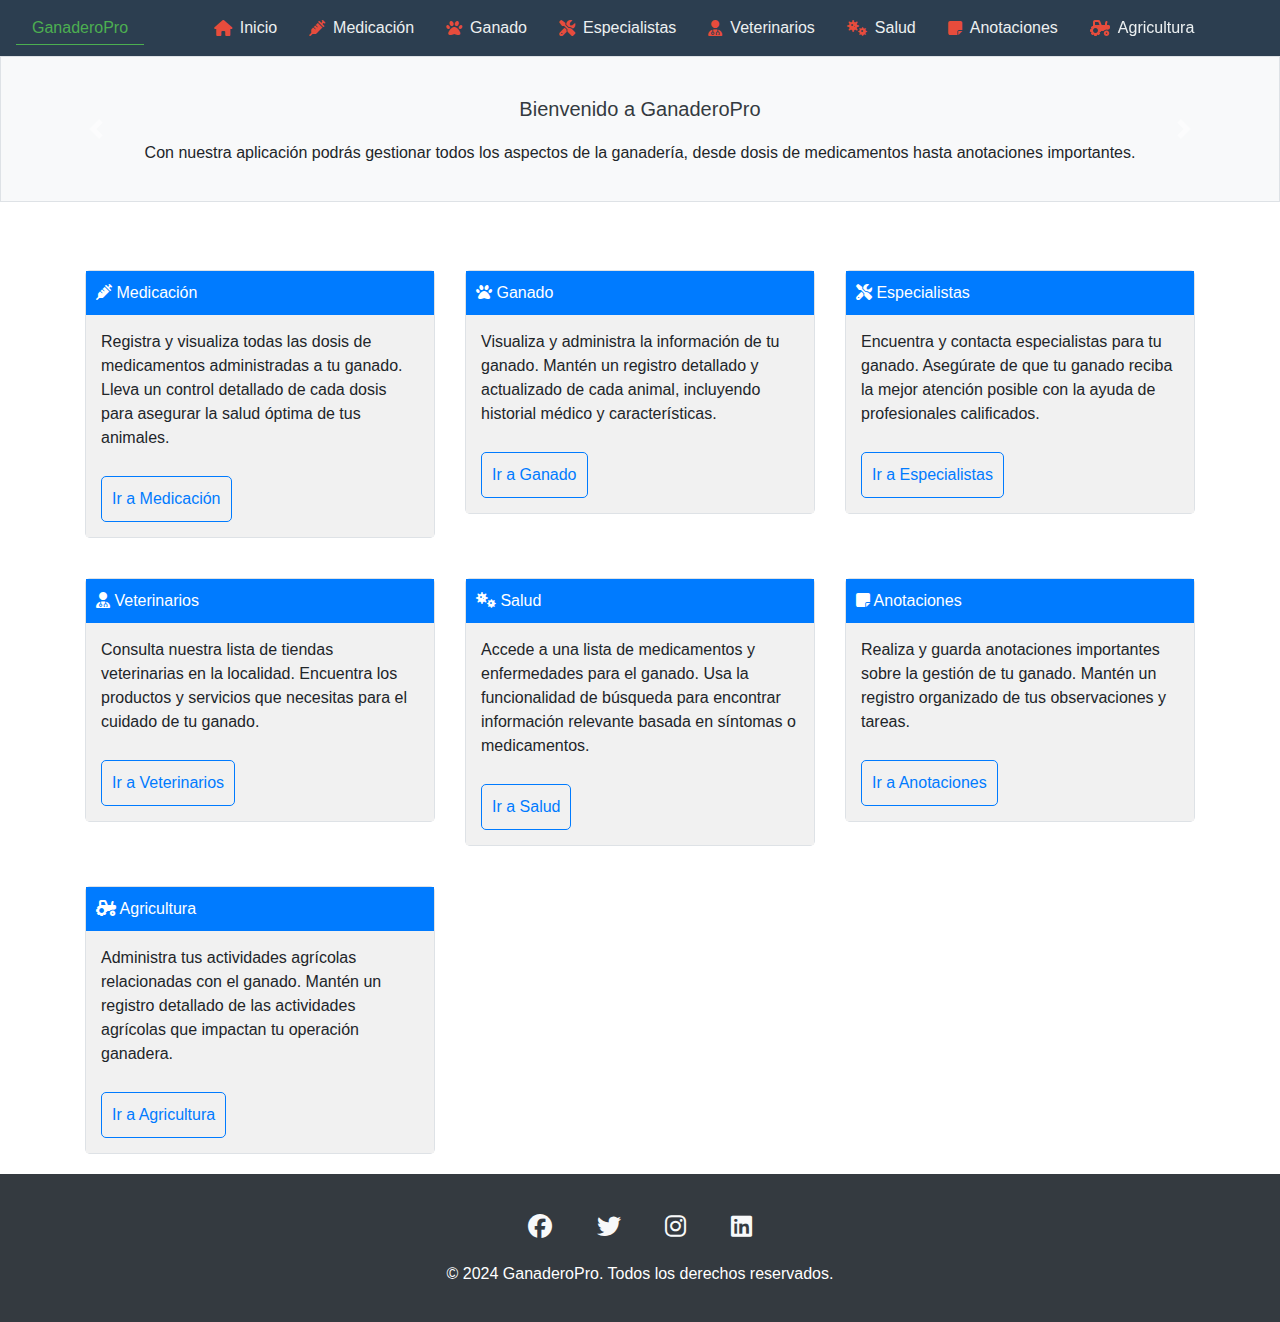
==== index.html @ 2dc8e75e "Add files via upload" ====
<!DOCTYPE html>
<html lang="es">
<head>
    <meta charset="UTF-8">
    <meta name="viewport" content="width=device-width, initial-scale=1.0">
    <link rel="stylesheet" href="menu.css">
    <link rel="stylesheet" href="https://cdnjs.cloudflare.com/ajax/libs/font-awesome/6.4.0/css/all.min.css">
    <link rel="stylesheet" href="https://stackpath.bootstrapcdn.com/bootstrap/4.5.2/css/bootstrap.min.css">
    <script src="menu.js"></script>
    <title>GanaderoPro</title>
    <style>
        body {
            font-family: Arial, sans-serif;
            margin: 0;
            padding: 0;
            overflow-x: hidden;
        }

        .carousel-item {
            text-align: center;
            padding: 20px;
            background-color: #f8f9fa;
            border: 1px solid #dee2e6;
        }

        .carousel-item h5 {
            margin: 20px 0;
            color: #343a40;
        }

        .description-div {
            margin: 20px 0;
            border: 1px solid #dee2e6;
            border-radius: 5px;
        }

        .description-header {
            background-color: #007bff;
            color: white;
            padding: 10px;
            cursor: pointer;
        }

        .description-content {
            display: block;
            padding: 15px;
            background-color: #f1f1f1;
        }

        .description-content a {
            display: inline-block;
            margin-top: 10px;
            padding: 10px;
            color: #007bff;
            text-decoration: none;
            border: 1px solid #007bff;
            border-radius: 5px;
        }

        .description-content a:hover {
            background-color: #007bff;
            color: white;
        }

        footer {
            background-color: #343a40;
            color: white;
            padding: 20px;
            text-align: center;
        }

        footer i {
            margin: 0 10px;
            font-size: 1.5rem;
            color: #f8f9fa;
        }

        footer .social-icons {
            margin: 20px 0;
        }

        footer .social-icons a {
            color: #f8f9fa;
            margin: 0 10px;
            text-decoration: none;
        }
    </style>
</head>
<body>
    <nav id="navbar" class="navbar">
        <div class="brand">
            <a id="app-name" href="index.html">GanaderoPro</a>
        </div>
        <div id="menu-toggle-btn" class="menu-toggle">
            <i id="menu-bars-icon" class="fas fa-bars"></i>
            <i id="menu-times-icon" class="fas fa-times" style="display: none;"></i>
        </div>
        <ul id="main-menu" class="menu">
            <li><a href="index.html" id="menu-item-home"><i class="fas fa-home"></i> Inicio</a></li>
            <li><a href="dosis.html" id="menu-item-dosis"><i class="fas fa-syringe"></i> Medicación</a></li>
            <li><a href="mis_animales.html" id="menu-item-animals"><i class="fas fa-paw"></i> Ganado</a></li>
            <li><a href="tecnicos.html" id="menu-item-specialists"><i class="fas fa-tools"></i> Especialistas</a></li>
            <li><a href="veterinarios.html" id="menu-item-veterinarians"><i class="fas fa-user-md"></i> Veterinarios</a></li>
            <li><a href="enfermedades.html" id="menu-item-diseases"><i class="fas fa-viruses"></i> Salud</a></li>
            <li><a href="notas.html" id="menu-item-notes"><i class="fas fa-sticky-note"></i> Anotaciones</a></li>
            <li><a href="ganaderia.html" id="menu-item-agriculture"><i class="fas fa-tractor"></i> Agricultura</a></li>
        </ul>
        <div id="overlay" class="overlay"></div>
    </nav>

    <div id="carouselExampleCaptions" class="carousel slide" data-ride="carousel">
        <div class="carousel-inner">
            <div class="carousel-item active">
                <h5>Bienvenido a GanaderoPro</h5>
                <p>Con nuestra aplicación podrás gestionar todos los aspectos de la ganadería, desde dosis de medicamentos hasta anotaciones importantes.</p>
            </div>
            <div class="carousel-item">
                <h5>Medicaciones</h5>
                <p>Registra y visualiza todas las dosis de medicamentos para tu ganado. Lleva un control completo de las medicaciones administradas.</p>
            </div>
            <div class="carousel-item">
                <h5>Ganado</h5>
                <p>Administra y visualiza todos los detalles de tu ganado. Lleva un registro detallado de cada animal.</p>
            </div>
            <div class="carousel-item">
                <h5>Especialistas</h5>
                <p>Encuentra especialistas para tu ganado y mantén su salud en óptimas condiciones.</p>
            </div>
            <div class="carousel-item">
                <h5>Veterinarios</h5>
                <p>Accede a una lista de tiendas veterinarias locales para todas tus necesidades veterinarias.</p>
            </div>
            <div class="carousel-item">
                <h5>Salud</h5>
                <p>Consulta listas de medicamentos y enfermedades. Busca por nombre de fármaco o síntomas para encontrar la información que necesitas.</p>
            </div>
            <div class="carousel-item">
                <h5>Anotaciones</h5>
                <p>Toma y guarda anotaciones importantes relacionadas con la gestión de tu ganado.</p>
            </div>
            <div class="carousel-item">
                <h5> Agricultura</h5>
                <p>Administra tus actividades agrícolas y mantén un registro detallado de las tareas realizadas.</p>
            </div>
        </div>
        <a class="carousel-control-prev" href="#carouselExampleCaptions" role="button" data-slide="prev">
            <span class="carousel-control-prev-icon" aria-hidden="true"></span>
            <span class="sr-only">Previous</span>
        </a>
        <a class="carousel-control-next" href="#carouselExampleCaptions" role="button" data-slide="next">
            <span class="carousel-control-next-icon" aria-hidden="true"></span>
            <span class="sr-only">Next</span>
        </a>
    </div>

    <div class="container mt-5">
        <div class="row">
            <div class="col-md-4">
                <div class="description-div">
                    <div class="description-header" id="desc-dosis">
                        <i class="fas fa-syringe"></i> Medicación
                    </div>
                    <div class="description-content">
                        <p>Registra y visualiza todas las dosis de medicamentos administradas a tu ganado. Lleva un control detallado de cada dosis para asegurar la salud óptima de tus animales.</p>
                        <a href="dosis.html">Ir a Medicación</a>
                    </div>
                </div>
            </div>
            <div class="col-md-4">
                <div class="description-div">
                    <div class="description-header" id="desc-animals">
                        <i class="fas fa-paw"></i> Ganado
                    </div>
                    <div class="description-content">
                        <p>Visualiza y administra la información de tu ganado. Mantén un registro detallado y actualizado de cada animal, incluyendo historial médico y características.</p>
                        <a href="mis_animales.html">Ir a Ganado</a>
                    </div>
                </div>
            </div>
            <div class="col-md-4">
                <div class="description-div">
                    <div class="description-header" id="desc-specialists">
                        <i class="fas fa-tools"></i> Especialistas
                    </div>
                    <div class="description-content">
                        <p>Encuentra y contacta especialistas para tu ganado. Asegúrate de que tu ganado reciba la mejor atención posible con la ayuda de profesionales calificados.</p>
                        <a href="tecnicos.html">Ir a Especialistas</a>
                    </div>
                </div>
            </div>
            <div class="col-md-4">
                <div class="description-div">
                    <div class="description-header" id="desc-veterinarians">
                        <i class="fas fa-user-md"></i> Veterinarios
                    </div>
                    <div class="description-content">
                        <p>Consulta nuestra lista de tiendas veterinarias en la localidad. Encuentra los productos y servicios que necesitas para el cuidado de tu ganado.</p>
                        <a href="veterinarios.html">Ir a Veterinarios</a>
                    </div>
                </div>
            </div>
            <div class="col-md-4">
                <div class="description-div">
                    <div class="description-header" id="desc-diseases">
                        <i class="fas fa-viruses"></i> Salud
                    </div>
                    <div class="description-content">
                        <p>Accede a una lista de medicamentos y enfermedades para el ganado. Usa la funcionalidad de búsqueda para encontrar información relevante basada en síntomas o medicamentos.</p>
                        <a href="enfermedades.html">Ir a Salud</a>
                    </div>
                </div>
            </div>
            <div class="col-md-4">
                <div class="description-div">
                    <div class="description-header" id="desc-notes">
                        <i class="fas fa-sticky-note"></i> Anotaciones
                    </div>
                    <div class="description-content">
                        <p>Realiza y guarda anotaciones importantes sobre la gestión de tu ganado. Mantén un registro organizado de tus observaciones y tareas.</p>
                        <a href="notas.html">Ir a Anotaciones</a>
                    </div>
                </div>
            </div>
            <div class="col-md-4">
                <div class="description-div">
                    <div class="description-header" id="desc-agriculture">
                        <i class="fas fa-tractor"></i> Agricultura
                    </div>
                    <div class="description-content">
                        <p>Administra tus actividades agrícolas relacionadas con el ganado. Mantén un registro detallado de las actividades agrícolas que impactan tu operación ganadera.</p>
                        <a href="ganaderia.html">Ir a Agricultura</a>
                    </div>
                </div>
            </div>
        </div>
    </div>

    <footer>
        <div class="social-icons">
            <a href="https://facebook.com" target="_blank"><i class="fab fa-facebook"></i></a>
            <a href="https://twitter.com" target="_blank"><i class="fab fa-twitter"></i></a>
            <a href="https://instagram.com" target="_blank"><i class="fab fa-instagram"></i></a>
            <a href="https://linkedin.com" target="_blank"><i class="fab fa-linkedin"></i></a>
        </div>
        <p>&copy; 2024 GanaderoPro. Todos los derechos reservados.</p>
    </footer>

    <script src="https://code.jquery.com/jquery-3.5.1.slim.min.js"></script>
    <script src="https://cdn.jsdelivr.net/npm/@popperjs/core@2.9.2/dist/umd/popper.min.js"></script>
    <script src="https://stackpath.bootstrapcdn.com/bootstrap/4.5.2/js/bootstrap.min.js"></script>
    <script>
        // Script to toggle details sections
        document.querySelectorAll('.description-header').forEach(header => {
            header.addEventListener('click', () => {
                const content = header.nextElementSibling;
                content.style.display = content.style.display === 'none' || content.style.display === '' ? 'block' : 'none';
            });
        });

        // Initialize all descriptions to be open by default
        document.querySelectorAll('.description-content').forEach(content => {
            content.style.display = 'block';
        });
    </script>
</body>
</html>
---- menu.css ----
body {
    font-family: Arial, sans-serif;
    margin: 0;
    padding: 0;
    overflow-x: hidden;
    transition: background-color 0.3s ease;
}

#app-name {
    color: #4CAF50;
    border-bottom: solid 1px #4CAF50;
}

.navbar {
    display: flex;
    justify-content: space-between;
    align-items: center;
    background-color: #2C3E50;
    padding: 1rem;
    transition: background-color 0.3s ease;
    position: relative;
    z-index: 1001;
}

.navbar a {
    color: #ECF0F1;
    text-decoration: none;
    padding: 0.5rem 1rem;
    position: relative;
    transition: color 0.3s ease;
}

.navbar .menu {
    display: flex;
    list-style: none;
    margin: 0;
    padding: 0;
}

.navbar .menu li {
    margin: 0;
    position: relative;
    transition: color 0.3s ease;
}

.navbar .menu li a {
    display: flex;
    align-items: center;
    transition: color 0.3s ease;
}

.navbar .menu li a i {
    color: #E74C3C;
    margin-right: 8px;
    transition: color 0.3s ease, transform 0.3s ease;
}

.navbar .menu li a:hover {
    color: #4CAF50;
}

.navbar .menu li a:hover i {
    color: #ECF0F1;
    transform: rotate(360deg);
}

.navbar .menu li a::before {
    content: '';
    position: absolute;
    width: 0;
    height: 3px;
    bottom: -5px;
    left: 0;
    background-color: #4CAF50;
    visibility: hidden;
    transition: all 0.3s ease-in-out;
}

.navbar .menu li a:hover::before {
    visibility: visible;
    width: 100%;
}

.navbar .menu-toggle {
    display: none;
    font-size: 1.5rem;
    cursor: pointer;
    transition: transform 0.3s ease;
}

.navbar .menu-toggle i {
    color: #ECF0F1;
    transition: color 0.3s ease, transform 0.3s ease;
}

.navbar .menu-toggle i:hover {
    color: #4CAF50;
}

.navbar .menu-toggle.open {
    transform: rotate(180deg);
}

@media (max-width: 768px) {
    .navbar .menu {
        flex-direction: column;
        width: 250px;
        height: calc(100% - 60px);
        background-color: #2C3E50;
        position: fixed;
        top: 56px;
        left: -250px;
        transition: left 0.3s ease, transform 0.3s ease;
        z-index: 1000;
        transform: translateX(-100%);
    }

    .navbar .menu.show {
        left: 0;
        transform: translateX(0);
    }

    .navbar .menu li {
        text-align: center;
        width: 100%;
        margin: 0;
        padding: 1rem 0;
        transition: background-color 0.3s ease;
    }

    .navbar .menu li a:hover {
        background-color: #4CAF50;
        color: #ECF0F1;
    }

    .navbar .menu-toggle {
        display: block;
    }

    .overlay {
        position: fixed;
        top: 0;
        left: 0;
        width: 100%;
        height: 100%;
        background: rgba(0, 0, 0, 0.5);
        opacity: 0;
        visibility: hidden;
        transition: opacity 0.3s, visibility 0.3s;
        z-index: 999;
    }

    .overlay.show {
        opacity: 1;
        visibility: visible;
    }
}

.content {
    transition: filter 0.3s ease;
    padding-top: 60px;
}
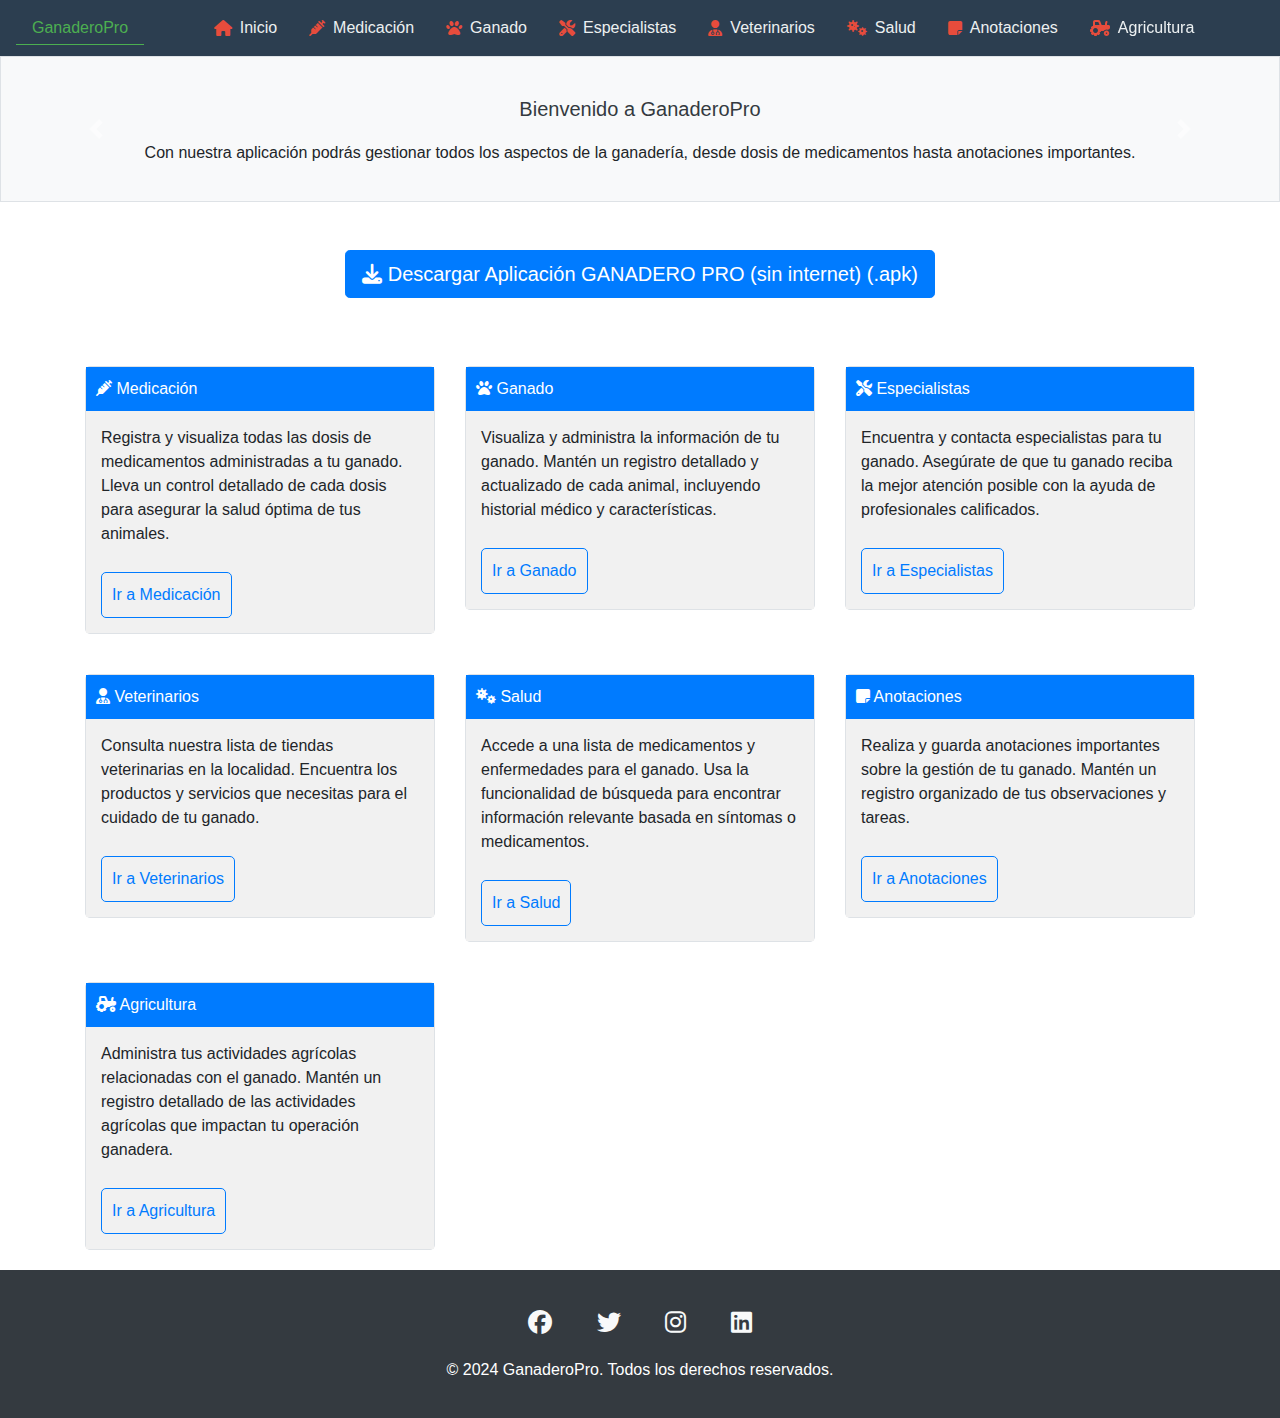
==== commit 9f98c53f: "Update index.html" ====
--- a/index.html
+++ b/index.html
@@ -152,7 +152,11 @@
             <span class="sr-only">Next</span>
         </a>
     </div>
-
+<div class="container text-center my-5">
+        <a href="./Ganadero Pro_1_1.0.apk" download class="btn btn-primary btn-lg">
+            <i class="fas fa-download"></i> Descargar Aplicación GANADERO PRO (sin internet) (.apk)
+        </a>
+    </div>
     <div class="container mt-5">
         <div class="row">
             <div class="col-md-4">
